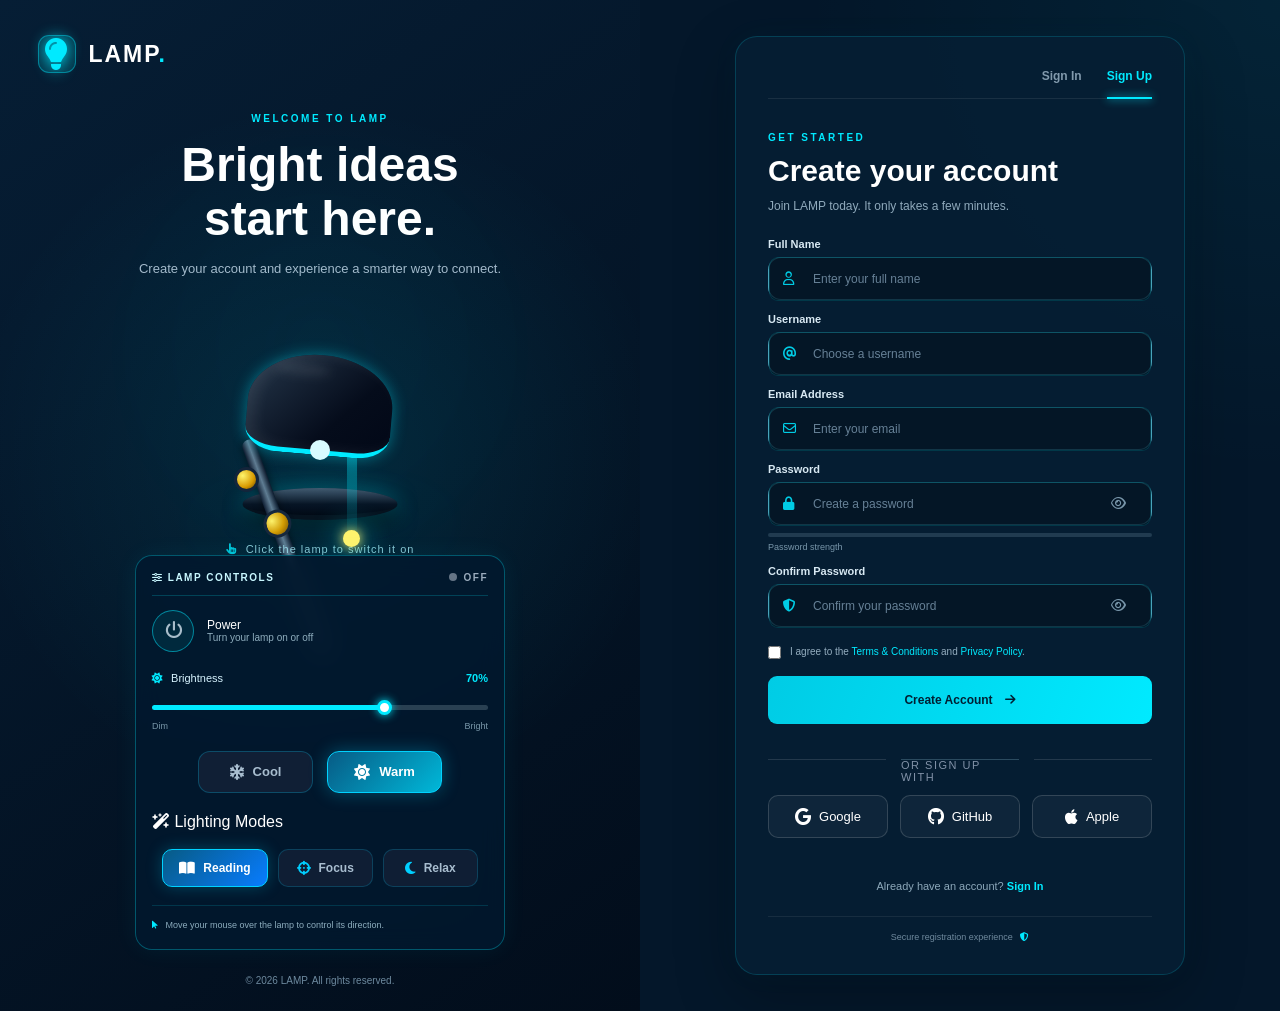
==== signup.html @ b9b57c9d "Initial commit" ====
<!DOCTYPE html>
<html lang="en">
<head>
    <meta charset="UTF-8">
    <meta name="viewport" content="width=device-width, initial-scale=1.0">

    <title>Create Account | LAMP</title>

    <!-- Font Awesome -->
    <link rel="stylesheet"
        href="https://cdnjs.cloudflare.com/ajax/libs/font-awesome/6.5.2/css/all.min.css">

    <!-- Existing lamp styles -->
    <link rel="stylesheet" href="login.css">

    <!-- Signup styles -->
    <link rel="stylesheet" href="signup.css">
</head>

<body>

    <main class="signup-page">

        <!-- LEFT SIDE: INTERACTIVE LAMP -->
        <section class="signup-visual">

            <div class="brand">
                <div class="brand-icon">
                    <i class="fa-solid fa-lightbulb"></i>
                </div>
                <span>LAMP<span class="brand-dot">.</span></span>
            </div>

            <div class="visual-heading">
                <span class="eyebrow">WELCOME TO LAMP</span>
                <h1>Bright ideas<br>start here.</h1>
                <p>Create your account and experience a smarter way to connect.</p>
            </div>

            <!-- LAMP SCENE -->
            <div class="lamp-scene" id="lampScene">

                <div class="lamp-glow"></div>
                <div class="light-beam"></div>
                <div class="hanging-light"></div>

                <div class="lamp">

                    <div
                        class="lamp-shade"
                        id="lampSwitch"
                        role="button"
                        tabindex="0"
                        aria-label="Switch lamp on"
                        aria-pressed="false">
                        <div class="shade-highlight"></div>
                    </div>

                    <div class="lamp-bulb"></div>
                    <div class="lamp-neck">
                        <div class="lamp-joint"></div>
                    </div>

                    <div class="base-joint"></div>
                    <div class="lamp-base"></div>

                </div>

                <div class="floor-glow"></div>

                <div class="lamp-instruction" id="lampInstruction">
                    <i class="fa-solid fa-hand-pointer"></i>
                    Click the lamp to switch it on
                </div>

            </div>

            <!-- LAMP CONTROLS -->
            <div class="lamp-controls">

                <div class="lamp-control-header">
                    <span><i class="fa-solid fa-sliders"></i> LAMP CONTROLS</span>

                    <span id="lampStatus" class="lamp-status">
                        <span class="status-dot"></span>
                        OFF
                    </span>
                </div>

                <div class="power-control">
                    <button type="button" id="lampPower"
                        class="power-button"
                        aria-label="Switch lamp on or off"
                        aria-pressed="false">
                        <i class="fa-solid fa-power-off"></i>
                    </button>

                    <div>
                        <h4>Power</h4>
                        <p>Turn your lamp on or off</p>
                    </div>
                </div>

                <div class="brightness-control">
                    <div class="brightness-heading">
                        <label for="brightnessSlider">
                            <i class="fa-solid fa-sun"></i> Brightness
                        </label>

                        <span id="brightnessValue">70%</span>
                    </div>

                    <input type="range"
                        id="brightnessSlider"
                        min="0" max="100" value="70">

                    <div class="brightness-labels">
                        <span>Dim</span>
                        <span>Bright</span>
                    </div>
                </div>

             <!-- TEMPERATURE CONTROLS -->
<div class="temperature-controls">

    <button
        type="button"
        class="temperature-btn temperature-cool"
        data-temperature="cool">

        <i class="fas fa-snowflake"></i>
        Cool
    </button>

    <button
        type="button"
        class="temperature-btn temperature-warm active"
        data-temperature="warm">

        <i class="fas fa-sun"></i>
        Warm
    </button>

</div>

<!-- LIGHTING MODES -->
<div class="preset-control">

    <div class="control-title">
        <i class="fa-solid fa-wand-magic-sparkles"></i>
        Lighting Modes
    </div>

    <div class="preset-controls">

        <button
            type="button"
            class="preset-btn active"
            data-preset="reading">

            <i class="fas fa-book-open"></i>
            Reading
        </button>

        <button
            type="button"
            class="preset-btn"
            data-preset="focus">

            <i class="fas fa-crosshairs"></i>
            Focus
        </button>

        <button
            type="button"
            class="preset-btn"
            data-preset="relax">

            <i class="fas fa-moon"></i>
            Relax
        </button>

    </div>

</div>

<!-- LAMP TIP -->
<p class="lamp-tip">
    <i class="fa-solid fa-mouse-pointer"></i>
    Move your mouse over the lamp to control its direction.
</p>

</div>
            <div class="visual-footer">
                © 2026 LAMP. All rights reserved.
            </div>

        </section>


        <!-- RIGHT SIDE: SIGNUP FORM -->
        <section class="signup-content">

            <div class="signup-card">

                <div class="mobile-brand">
                    <i class="fa-solid fa-lightbulb"></i> LAMP.
                </div>

                <!-- Navigation -->
                <div class="auth-navigation">
                    <a href="login.html">Sign In</a>
                    <a href="signup.html" class="active">Sign Up</a>
                </div>

                <div class="signup-heading">
                    <span class="eyebrow">GET STARTED</span>

                    <h2>Create your account</h2>

                    <p>
                        Join LAMP today. It only takes a few minutes.
                    </p>
                </div>


                <!-- SIGNUP FORM -->
                <form id="signupForm">

                    <!-- FULL NAME -->
                    <div class="form-group">
                        <label for="fullName">Full Name</label>

                        <div class="input-wrapper">
                            <i class="fa-regular fa-user"></i>

                            <input
                                type="text"
                                id="fullName"
                                placeholder="Enter your full name"
                                autocomplete="name"
                                required>
                        </div>
                    </div>


                    <!-- USERNAME -->
                    <div class="form-group">
                        <label for="username">Username</label>

                        <div class="input-wrapper">
                            <i class="fa-solid fa-at"></i>

                            <input
                                type="text"
                                id="username"
                                placeholder="Choose a username"
                                autocomplete="username"
                                minlength="3"
                                required>
                        </div>
                    </div>


                    <!-- EMAIL -->
                    <div class="form-group">
                        <label for="signupEmail">Email Address</label>

                        <div class="input-wrapper">
                            <i class="fa-regular fa-envelope"></i>

                            <input
                                type="email"
                                id="signupEmail"
                                placeholder="Enter your email"
                                autocomplete="email"
                                required>
                        </div>
                    </div>


                    <!-- PASSWORD -->
                    <div class="form-group">
                        <label for="signupPassword">Password</label>

                        <div class="input-wrapper">
                            <i class="fa-solid fa-lock"></i>

                            <input
                                type="password"
                                id="signupPassword"
                                placeholder="Create a password"
                                autocomplete="new-password"
                                required>

                            <button type="button"
                                class="password-toggle"
                                id="toggleSignupPassword"
                                aria-label="Show password">
                                <i class="fa-regular fa-eye"></i>
                            </button>
                        </div>

                        <!-- PASSWORD STRENGTH -->
                        <div class="password-strength">

                            <div class="strength-track">
                                <span id="strengthBar"></span>
                            </div>

                            <span id="strengthText">
                                Password strength
                            </span>

                        </div>

                    </div>


                    <!-- CONFIRM PASSWORD -->
                    <div class="form-group">
                        <label for="confirmPassword">
                            Confirm Password
                        </label>

                        <div class="input-wrapper">
                            <i class="fa-solid fa-shield-halved"></i>

                            <input
                                type="password"
                                id="confirmPassword"
                                placeholder="Confirm your password"
                                autocomplete="new-password"
                                required>

                            <button type="button"
                                class="password-toggle"
                                id="toggleConfirmPassword"
                                aria-label="Show password">
                                <i class="fa-regular fa-eye"></i>
                            </button>
                        </div>

                    </div>


                    <!-- TERMS -->
                    <div class="terms-group">

                        <input type="checkbox"
                            id="terms"
                            required>

                        <label for="terms">
                            I agree to the
                            <a href="#" id="termsLink">Terms & Conditions</a>
                            and
                            <a href="#" id="privacyLink">Privacy Policy</a>.
                        </label>

                    </div>


                    <!-- MESSAGE -->
                    <div id="signupMessage"
                        class="signup-message"
                        role="status"
                        aria-live="polite">
                    </div>


                    <!-- SUBMIT -->
                    <button type="submit"
                        class="signup-button"
                        id="signupButton">

                        <span>Create Account</span>

                        <i class="fa-solid fa-arrow-right"></i>

                    </button>

                    <div class="social-divider">
    <span>OR SIGN UP WITH</span>
</div>

<div class="social-signup">

    <button type="button" class="social-btn google-btn" id="googleSignup">
        <i class="fab fa-google"></i>
        <span>Google</span>
    </button>

    <button type="button" class="social-btn github-btn" id="githubSignup">
        <i class="fab fa-github"></i>
        <span>GitHub</span>
    </button>

    <button type="button" class="social-btn apple-btn" id="appleSignup">
        <i class="fab fa-apple"></i>
        <span>Apple</span>
    </button>

</div>

                </form>


                <!-- LOGIN LINK -->
                <p class="login-text">
                    Already have an account?
                    <a href="login.html">Sign In</a>
                </p>

                <div class="signup-bottom">
                    Secure registration experience
                    <i class="fa-solid fa-shield-halved"></i>
                </div>

            </div>

        </section>

    </main>


    <script src="signup.js"></script>

</body>
</html>
---- login.css ----
/* =================================
   GLOBAL STYLES
================================= */

* {
    margin: 0;
    padding: 0;
    box-sizing: border-box;
}

:root {
    --cyan: #00eaff;
    --cyan-light: #54f5ff;
    --navy: #03152b;
    --card: rgba(3, 28, 52, 0.88);
    --muted: #b6d0df;
}

body {
    min-height: 100vh;
    background:
        radial-gradient(ellipse at 15% 50%, #005c70 0%, transparent 38%),
        radial-gradient(ellipse at 85% 20%, #003b63 0%, transparent 40%),
        #001326;

    font-family: 'Poppins', sans-serif;
    color: white;
    overflow-x: hidden;
}

/* =================================
   BACKGROUND EFFECTS
================================= */

body::before {
    content: "";
    position: fixed;
    inset: 0;
    pointer-events: none;

    background:
        linear-gradient(
            115deg,
            transparent 30%,
            rgba(0, 234, 255, 0.035),
            transparent 70%
        );

    z-index: -1;
}

.ambient {
    position: fixed;
    border-radius: 50%;
    filter: blur(100px);
    pointer-events: none;
    z-index: -1;
}

.ambient-one {
    width: 300px;
    height: 300px;
    background: #00bcd4;
    opacity: 0.18;
    top: 10%;
    left: -150px;
}

.ambient-two {
    width: 350px;
    height: 350px;
    background: #0066ff;
    opacity: 0.15;
    bottom: -150px;
    right: -100px;
}

/* =================================
   PAGE CONTAINER
================================= */

.page-container {
    width: 100%;
    max-width: 1200px;
    min-height: 100vh;
    margin: auto;
    padding: 18px 35px;

    display: flex;
    flex-direction: column;
}

/* =================================
   HEADER
================================= */

.top-header {
    width: fit-content;
    min-width: 440px;
    margin: 0 auto 25px;
    padding: 8px 24px;

    display: flex;
    align-items: center;
    gap: 18px;

    border: 1.5px solid var(--cyan);
    border-radius: 23px;

    background: rgba(0, 17, 38, 0.8);

    box-shadow:
        0 0 12px rgba(0, 234, 255, 0.4),
        inset 0 0 15px rgba(0, 234, 255, 0.08);
}

.brand-icon {
    width: 65px;
    height: 55px;

    display: flex;
    justify-content: center;
    align-items: center;

    font-size: 32px;
    color: white;
    text-shadow: 0 0 15px var(--cyan);
}

.brand-divider {
    height: 55px;
    width: 2px;
    background: rgba(255,255,255,0.8);
}

.brand-title h1 {
    font-size: 26px;
    font-weight: 600;
    line-height: 1.2;
}

.brand-title h2 {
    font-size: 24px;
    font-weight: 700;
    color: var(--cyan);
    line-height: 1.2;
}

/* =================================
   MAIN CONTENT
================================= */

.main-content {
    flex: 1;

    display: grid;
    grid-template-columns: 1fr 1fr;

    align-items: center;
    gap: 45px;

    padding: 10px 15px;
}

/* =================================
   LAMP SECTION
================================= */

.lamp-section {
    display: flex;
    flex-direction: column;
    align-items: center;
    justify-content: center;
}

.lamp-scene {
    width: 100%;
    max-width: 460px;
    height: 450px;

    position: relative;

    display: flex;
    align-items: flex-end;
    justify-content: center;
}

/* Lamp glow */

.lamp-glow {
    position: absolute;
    width: 300px;
    height: 320px;

    bottom: 45px;

    background: rgba(0, 234, 255, 0.18);
    filter: blur(75px);

    border-radius: 50%;

    animation: lampGlow 3s infinite alternate;
}

@keyframes lampGlow {
    from {
        opacity: 0.4;
        transform: scale(0.8);
    }

    to {
        opacity: 1;
        transform: scale(1.15);
    }
}

/* Lamp shade */

.lamp-shade {
    position: absolute;

    width: 145px;
    height: 100px;

    top: 60px;
    left: 50%;

    transform: translateX(-50%) rotate(5deg);

    background: linear-gradient(
        135deg,
        #26384c,
        #050c1b 65%,
        #020817
    );

    border-radius: 75% 75% 35% 35%;

    border-bottom: 5px solid #00eaff;

    box-shadow:
        0 0 15px rgba(0, 234, 255, 0.4),
        inset 8px 0 15px rgba(255,255,255,0.08);

    z-index: 3;
}

.shade-highlight {
    position: absolute;
    width: 55px;
    height: 12px;
    top: 10px;
    left: 25px;

    background: rgba(255,255,255,0.08);
    border-radius: 50%;
    filter: blur(5px);
}

/* Light beam */

.light-beam {
    position: absolute;

    top: 145px;
    left: 50%;

    transform: translateX(-50%);

    width: 150px;
    height: 220px;

    background: linear-gradient(
        to bottom,
        rgba(0, 234, 255, 0.4),
        rgba(0, 234, 255, 0.03),
        transparent
    );

    clip-path: polygon(35% 0, 65% 0, 100% 100%, 0 100%);

    filter: blur(10px);

    animation: beamGlow 2s infinite alternate;
}

@keyframes beamGlow {
    from { opacity: 0.5; }
    to { opacity: 1; }
}

/* Lamp neck */

.lamp-neck {
    position: absolute;

    width: 14px;
    height: 230px;

    left: calc(50% - 80px);
    top: 145px;

    transform: rotate(-20deg);
    transform-origin: top center;

    background: linear-gradient(
        90deg,
        #101c30,
        #607c92,
        #0b1729
    );

    border-radius: 15px;

    box-shadow: 0 0 8px rgba(0,0,0,0.5);

    z-index: 2;
}

.lamp-joint {
    position: absolute;
    width: 28px;
    height: 28px;

    left: -7px;
    top: 75px;

    border-radius: 50%;

    background: radial-gradient(circle at 30% 30%, #fff26a, #d49a00 55%, #704900);

    border: 3px solid #17263b;
}

/* Lamp base connector */

.base-joint {
    position: absolute;

    width: 25px;
    height: 25px;

    bottom: 63px;
    left: calc(50% - 86px);

    border-radius: 50%;

    background: radial-gradient(circle at 30% 30%, #fff46b, #d99b00 60%, #654000);

    border: 3px solid #14243a;

    z-index: 4;
}

/* Lamp base */

.lamp-base {
    position: absolute;

    bottom: 35px;
    left: 50%;

    transform: translateX(-50%);

    width: 155px;
    height: 32px;

    background: linear-gradient(
        180deg,
        #425a70,
        #081323 60%,
        #020713
    );

    border-radius: 50%;

    border-bottom: 5px solid #07101c;

    box-shadow:
        0 10px 20px rgba(0,0,0,0.6),
        0 0 22px rgba(0, 234, 255, 0.35);
}

/* Small hanging light */

.hanging-light {
    position: absolute;
    top: 160px;
    left: 57%;

    width: 10px;
    height: 90px;

    background: linear-gradient(
        to bottom,
        rgba(0,234,255,0.4),
        transparent
    );

    z-index: 2;
}

.hanging-light::after {
    content: "";
    position: absolute;

    width: 17px;
    height: 17px;

    left: -4px;
    bottom: -2px;

    border-radius: 50%;

    background: #fff36d;

    box-shadow:
        0 0 12px #fff36d,
        0 0 30px #00eaff;
}

.floor-glow {
    position: absolute;

    bottom: 20px;

    width: 280px;
    height: 25px;

    background: #00dfff;
    opacity: 0.22;

    filter: blur(35px);
    border-radius: 50%;
}

.lamp-caption {
    color: var(--cyan);
    font-size: 11px;
    letter-spacing: 3px;
    margin-top: 5px;
    text-align: center;
}

/* =================================
   LOGIN CARD
================================= */

.login-section {
    width: 100%;
    display: flex;
    justify-content: center;
}

.login-card {
    width: 100%;
    max-width: 440px;

    padding: 24px 28px;

    border: 1.5px solid rgba(0,234,255,0.8);
    border-radius: 27px;

    background: var(--card);

    backdrop-filter: blur(18px);
    -webkit-backdrop-filter: blur(18px);

    box-shadow:
        0 0 18px rgba(0,234,255,0.25),
        inset 0 0 25px rgba(0,234,255,0.05);

    animation: cardAppear 0.8s ease;
}

@keyframes cardAppear {
    from {
        opacity: 0;
        transform: translateY(25px);
    }

    to {
        opacity: 1;
        transform: translateY(0);
    }
}

/* =================================
   WELCOME HEADING
================================= */

.welcome-heading h2 {
    font-size: 34px;
    font-weight: 600;
}

.welcome-heading p {
    font-size: 12px;
    color: var(--muted);
    margin-bottom: 20px;
}

/* =================================
   AUTH TABS
================================= */

.auth-tabs {
    display: flex;

    height: 40px;
    margin-bottom: 18px;

    border-radius: 30px;
    border: 1px solid rgba(0,234,255,0.4);

    overflow: hidden;
    background: rgba(0, 8, 24, 0.7);
}

.auth-tab {
    flex: 1;

    border: none;
    background: transparent;

    color: white;
    font-family: inherit;
    font-size: 13px;

    cursor: pointer;
    transition: 0.3s;
}

.auth-tab.active {
    background: var(--cyan);
    color: #00172a;
    font-weight: 600;

    border-radius: 30px;

    box-shadow: 0 0 15px rgba(0,234,255,0.45);
}

/* =================================
   FORM FIELDS
================================= */

.form-field {
    margin-bottom: 13px;
}

.form-field label {
    display: block;
    color: #d8eaf2;
    font-size: 12px;
    margin-bottom: 5px;
}

.password-label {
    display: flex;
    align-items: center;
    justify-content: space-between;
}

.password-label a {
    color: var(--cyan);
    text-decoration: none;
    font-size: 12px;
}

.input-wrapper {
    height: 43px;

    display: flex;
    align-items: center;

    border: 1px solid rgba(100,230,255,0.65);
    border-radius: 13px;

    background: rgba(255,255,255,0.06);

    transition: 0.3s;
}

.input-wrapper:focus-within {
    border-color: var(--cyan);

    box-shadow:
        0 0 12px rgba(0,234,255,0.35);
}

.field-icon {
    width: 45px;
    text-align: center;
    color: var(--cyan);
    font-size: 16px;
}

.input-wrapper input {
    flex: 1;
    min-width: 0;
    height: 100%;

    border: none;
    outline: none;

    background: transparent;

    color: white;
    font-family: inherit;
    font-size: 12px;
}

.input-wrapper input::placeholder {
    color: #a8c4d1;
}

.password-toggle {
    width: 42px;
    height: 100%;

    border: none;
    background: transparent;

    color: #b8d8e9;
    cursor: pointer;
}

/* =================================
   REMEMBER ME
================================= */

.remember-row {
    margin: 13px 0 16px;
}

.remember-label {
    display: flex;
    align-items: center;
    gap: 9px;

    color: #d4e6f0;
    font-size: 11px;

    cursor: pointer;
}

.remember-label input {
    accent-color: var(--cyan);
    width: 17px;
    height: 17px;
    cursor: pointer;
}

/* =================================
   LOGIN BUTTON
================================= */

.login-button {
    width: 100%;
    height: 43px;

    border: none;
    border-radius: 14px;

    background: var(--cyan);

    color: #001a2b;
    font-family: inherit;
    font-size: 14px;
    font-weight: 600;

    display: flex;
    justify-content: center;
    align-items: center;
    gap: 13px;

    cursor: pointer;

    box-shadow: 0 0 15px rgba(0,234,255,0.3);

    transition: 0.3s;
}

.login-button:hover {
    background: #65f5ff;
    box-shadow: 0 0 25px rgba(0,234,255,0.65);
    transform: translateY(-2px);
}

.login-button:disabled {
    opacity: 0.65;
    cursor: wait;
}

/* =================================
   MESSAGE
================================= */

.login-message {
    min-height: 15px;
    margin-top: 8px;
    text-align: center;
    font-size: 10px;
}

.login-message.success {
    color: #5dffb3;
}

.login-message.error {
    color: #ff718b;
}

/* =================================
   SOCIAL DIVIDER
================================= */

.social-divider {
    display: flex;
    align-items: center;
    gap: 12px;

    margin: 13px 0;
}

.social-divider span {
    flex: 1;
    height: 1px;
    background: rgba(155,211,232,0.25);
}

.social-divider p {
    font-size: 10px;
    color: #bdd4e2;
    white-space: nowrap;
}

/* =================================
   SOCIAL BUTTONS
================================= */

.social-buttons {
    display: grid;
    grid-template-columns: repeat(3, 1fr);
    gap: 10px;
}

.social-btn {
    height: 43px;

    border-radius: 13px;

    border: 1px solid rgba(100,230,255,0.2);

    background: rgba(255,255,255,0.07);

    color: white;
    font-size: 20px;

    cursor: pointer;

    transition: 0.3s;
}

.social-btn:hover {
    background: rgba(0,234,255,0.15);
    border-color: var(--cyan);
    transform: translateY(-3px);
    box-shadow: 0 0 12px rgba(0,234,255,0.25);
}

.google-icon {
    background: conic-gradient(
        from -45deg,
        #4285f4 0deg 90deg,
        #34a853 90deg 180deg,
        #fbbc05 180deg 270deg,
        #ea4335 270deg
    );

    background-clip: text;
    -webkit-background-clip: text;
    color: transparent;
}

/* =================================
   FOOTER
================================= */

.page-footer {
    width: 100%;

    display: flex;
    align-items: center;
    justify-content: center;

    gap: 15px;

    margin-top: 15px;
    padding: 12px 0;
}

.page-footer span {
    height: 1px;
    flex: 1;
    max-width: 250px;

    background: var(--cyan);
    box-shadow: 0 0 8px var(--cyan);
}

.page-footer p {
    font-size: 17px;
    font-weight: 600;
    white-space: nowrap;
}

.page-footer p span {
    color: var(--cyan);
    box-shadow: none;
}

/* =================================
   RESPONSIVE DESIGN
================================= */

@media (max-width: 850px) {

    .main-content {
        grid-template-columns: 0.8fr 1.2fr;
        gap: 20px;
        padding: 10px 0;
    }

    .lamp-scene {
        transform: scale(0.85);
    }

    .welcome-heading h2 {
        font-size: 29px;
    }

    .login-card {
        padding: 22px;
    }

}

@media (max-width: 650px) {

    .page-container {
        padding: 20px 16px;
    }

    .top-header {
        min-width: unset;
        width: 100%;
        max-width: 420px;
        padding: 10px 15px;
        gap: 12px;
        margin-bottom: 10px;
    }

    .brand-icon {
        width: 45px;
        font-size: 25px;
    }

    .brand-title h1 {
        font-size: 19px;
    }

    .brand-title h2 {
        font-size: 17px;
    }

    .main-content {
        display: flex;
        flex-direction: column;
        gap: 0;
    }

    .lamp-scene {
        height: 230px;
        max-width: 300px;
        transform: scale(0.6);
        transform-origin: center bottom;
        margin-top: -60px;
        margin-bottom: -65px;
    }

    .lamp-caption {
        display: none;
    }

    .login-card {
        max-width: 420px;
    }

    .page-footer {
        margin-top: 25px;
    }

}

@media (max-width: 380px) {

    .brand-title h1 {
        font-size: 16px;
    }

    .brand-title h2 {
        font-size: 15px;
    }

    .welcome-heading h2 {
        font-size: 27px;
    }

    .login-card {
        padding: 20px 17px;
    }

}


/* ================================
   INTERACTIVE LAMP
================================ */

/* Default OFF state */

.lamp-scene {
    cursor: default;
}

/* Make shade clickable */

.lamp-shade {
    cursor: pointer;
    transition: all 0.4s ease;

    outline: none;
}

/* Hover effect */

.lamp-shade:hover {
    transform: translateX(-50%) rotate(5deg) scale(1.04);

    box-shadow:
        0 0 20px rgba(0, 234, 255, 0.6);
}

/* Keyboard focus */

.lamp-shade:focus-visible {
    outline: 2px solid #00eaff;
    outline-offset: 5px;
}

/* Bulb */

.lamp-bulb {
    position: absolute;

    top: 145px;
    left: 50%;

    transform: translateX(-50%);

    width: 20px;
    height: 20px;

    border-radius: 50%;

    background: #344657;

    z-index: 4;

    transition: all 0.4s ease;
}

/* Default light OFF */

.light-beam {
    opacity: 0;
    transition: opacity 0.5s ease;
}

.lamp-glow {
    opacity: 0.12;
    transition: opacity 0.5s ease;
}

.floor-glow {
    opacity: 0.05;
    transition: opacity 0.5s ease;
}

/* ================================
   LAMP ON STATE
================================ */

.lamp-scene.lamp-on .lamp-bulb {

    background: #ffffff;

    box-shadow:
        0 0 10px #ffffff,
        0 0 25px #00eaff,
        0 0 55px #00eaff;

}

.lamp-scene.lamp-on .light-beam {

    opacity: 1;

    background: linear-gradient(
        to bottom,
        rgba(255, 255, 255, 0.7),
        rgba(0, 234, 255, 0.3),
        transparent
    );

}

.lamp-scene.lamp-on .lamp-glow {

    opacity: 1;

    background: rgba(0, 234, 255, 0.35);

    box-shadow: 0 0 70px rgba(0, 234, 255, 0.4);

}

.lamp-scene.lamp-on .floor-glow {

    opacity: 0.8;

    box-shadow: 0 0 40px #00eaff;

}

.lamp-scene.lamp-on .lamp-shade {

    border-bottom-color: #ffffff;

    box-shadow:
        0 0 15px #00eaff,
        0 0 35px rgba(0, 234, 255, 0.7);

}

/* ================================
   LAMP INSTRUCTION
================================ */

.lamp-instruction {

    position: absolute;

    bottom: 0;

    color: #a8eefa;

    font-size: 11px;

    letter-spacing: 1px;

    text-align: center;

    width: 100%;

    opacity: 0.8;

    transition: 0.3s;

}

.lamp-instruction i {
    margin-right: 5px;
    color: #00eaff;
}

.lamp-scene.lamp-on .lamp-instruction {
    color: #ffffff;
}


/* =====================================
   ADVANCED INTERACTIVE LAMP
===================================== */

.lamp-scene {
    --brightness: 0.7;
    --beam-opacity: 0.7;
    --beam-x: 0px;
    --beam-angle: 0deg;
    --lamp-tilt: 0deg;

    perspective: 800px;
}

/* Lamp assembly follows mouse */

.lamp {
    position: absolute;
    inset: 0;

    pointer-events: none;

    transform: rotate(var(--lamp-tilt));
    transform-origin: 50% 85%;

    transition: transform 0.2s ease-out;
}

/* Keep the shade clickable */

.lamp-shade {
    pointer-events: auto;
}

/* Dynamic light beam */

.light-beam {
    transform:
        translateX(calc(-50% + var(--beam-x)))
        rotate(var(--beam-angle));

    transform-origin: top center;

    opacity: 0;

    transition:
        opacity 0.25s ease,
        transform 0.2s ease-out,
        filter 0.25s ease;

    filter: brightness(var(--brightness));
}

/* Brightness effect */

.lamp-scene.lamp-on .light-beam {
    opacity: var(--beam-opacity);
    filter: brightness(calc(0.4 + var(--brightness)));
}

.lamp-scene.lamp-on .lamp-glow {
    opacity: var(--brightness);
    filter: blur(65px);
}

.lamp-scene.lamp-on .floor-glow {
    opacity: calc(var(--brightness) * 0.8);
}

/* Bulb brightness */

.lamp-scene.lamp-on .lamp-bulb {
    box-shadow:
        0 0 10px #ffffff,
        0 0 25px rgba(0, 234, 255, var(--brightness)),
        0 0 55px rgba(0, 234, 255, var(--brightness));

    filter: brightness(calc(0.5 + var(--brightness)));
}

/* =====================================
   LAMP CONTROL PANEL
===================================== */

.lamp-controls {
    width: 100%;
    max-width: 340px;

    margin: 15px auto 0;
    padding: 18px;

    background: rgba(2, 24, 46, 0.85);

    border: 1px solid rgba(0, 234, 255, 0.35);
    border-radius: 18px;

    box-shadow:
        0 0 15px rgba(0, 234, 255, 0.1),
        inset 0 0 15px rgba(0, 234, 255, 0.03);

    backdrop-filter: blur(12px);
}

.lamp-control-header {
    display: flex;
    justify-content: space-between;
    align-items: center;

    padding-bottom: 12px;
    margin-bottom: 14px;

    border-bottom: 1px solid rgba(0, 234, 255, 0.2);

    font-size: 10px;
    letter-spacing: 1.5px;
    font-weight: 600;

    color: #c8f7ff;
}

.lamp-status {
    display: flex;
    align-items: center;
    gap: 7px;

    font-size: 10px;
    color: #9aabbc;
}

.status-dot {
    width: 8px;
    height: 8px;

    background: #657586;
    border-radius: 50%;
}

.lamp-status.active {
    color: #00eaff;
}

.lamp-status.active .status-dot {
    background: #00eaff;

    box-shadow: 0 0 10px #00eaff;
}

/* =====================================
   POWER CONTROL
===================================== */

.power-control {
    display: flex;
    align-items: center;
    gap: 13px;

    margin-bottom: 20px;
}

.power-button {
    width: 42px;
    height: 42px;

    border-radius: 50%;

    border: 1px solid rgba(0, 234, 255, 0.5);

    background: rgba(0, 234, 255, 0.08);

    color: #a8bdca;
    font-size: 17px;

    cursor: pointer;

    transition: 0.3s;
}

.power-button:hover {
    border-color: #00eaff;
    color: #00eaff;
    transform: scale(1.08);
}

.power-button.active {
    background: #00dff5;
    color: #002033;

    box-shadow:
        0 0 12px #00dff5,
        0 0 25px rgba(0, 234, 255, 0.4);
}

.power-control h4 {
    font-size: 12px;
    font-weight: 500;
}

.power-control p {
    font-size: 10px;
    color: #8faebe;
}

/* =====================================
   BRIGHTNESS SLIDER
===================================== */

.brightness-control {
    margin-bottom: 15px;
}

.brightness-heading {
    display: flex;
    justify-content: space-between;
    align-items: center;

    margin-bottom: 12px;

    font-size: 11px;
}

.brightness-heading label {
    color: #d7f4ff;
}

.brightness-heading label i {
    color: #00eaff;
    margin-right: 5px;
}

#brightnessValue {
    color: #00eaff;
    font-weight: 600;
}

#brightnessSlider {
    width: 100%;
    height: 5px;

    appearance: none;
    -webkit-appearance: none;

    border-radius: 10px;

    background: linear-gradient(
        to right,
        #00eaff 70%,
        #294052 70%
    );

    outline: none;
    cursor: pointer;
}

#brightnessSlider::-webkit-slider-thumb {
    appearance: none;
    -webkit-appearance: none;

    width: 15px;
    height: 15px;

    border-radius: 50%;

    background: #ffffff;

    border: 3px solid #00eaff;

    box-shadow: 0 0 10px #00eaff;
}

#brightnessSlider::-moz-range-thumb {
    width: 12px;
    height: 12px;

    border-radius: 50%;

    background: #ffffff;

    border: 3px solid #00eaff;

    box-shadow: 0 0 10px #00eaff;
}

.brightness-labels {
    display: flex;
    justify-content: space-between;

    margin-top: 7px;

    color: #7897a9;
    font-size: 9px;
}

/* =====================================
   LAMP TIP
===================================== */

.lamp-tip {
    padding-top: 12px;

    border-top: 1px solid rgba(0, 234, 255, 0.15);

    font-size: 9px;
    line-height: 1.7;

    color: #8daebf;
}

.lamp-tip i {
    color: #00eaff;
    margin-right: 5px;
}

/* =====================================
   RESPONSIVE CONTROL PANEL
===================================== */

@media (max-width: 650px) {

    .lamp-controls {
        max-width: 420px;
        margin-top: 20px;
    }

}
---- signup.css ----
/* =========================================
   LAMP SIGNUP PAGE
========================================= */

* {
    box-sizing: border-box;
}

.signup-page {
    min-height: 100vh;
    width: 100%;
    display: grid;
    grid-template-columns: 1fr 1fr;

    background: #031426;
    color: #ffffff;

    font-family: 'Segoe UI', sans-serif;
}

/* =========================================
   LEFT VISUAL SECTION
========================================= */

.signup-visual {
    position: relative;
    min-height: 100vh;

    padding: 35px 6% 25px;

    display: flex;
    flex-direction: column;
    align-items: center;

    overflow: hidden;

    background:
        radial-gradient(
            circle at 50% 45%,
            rgba(0, 234, 255, 0.09),
            transparent 55%
        ),
        linear-gradient(145deg, #061e35, #020d1b);
}

/* BRAND */

.brand {
    width: 100%;
    display: flex;
    align-items: center;
    gap: 12px;

    font-size: 23px;
    font-weight: 800;
    letter-spacing: 2px;
}

.brand-icon {
    width: 38px;
    height: 38px;

    display: grid;
    place-items: center;

    background: rgba(0, 234, 255, 0.12);
    border: 1px solid rgba(0, 234, 255, 0.4);

    border-radius: 11px;
    color: #00eaff;
}

.brand-dot {
    color: #00eaff;
}

.visual-heading {
    width: 100%;
    max-width: 430px;
    margin-top: 35px;
    text-align: center;
}

.eyebrow {
    color: #00eaff;
    font-size: 10px;
    font-weight: 700;
    letter-spacing: 2.5px;
}

.visual-heading h1 {
    font-size: clamp(32px, 4vw, 48px);
    line-height: 1.12;
    margin: 12px 0;
    font-weight: 750;
}

.visual-heading p {
    color: #a5bacb;
    font-size: 13px;
    line-height: 1.7;
}

/* LAMP SCENE */

.signup-visual .lamp-scene {
    position: relative;

    width: 100%;
    max-width: 390px;

    height: 260px;
    flex-shrink: 0;

    margin-top: 15px;
}

/* LAMP CONTROLS */

.signup-visual .lamp-controls {
    position: relative;
    z-index: 5;

    width: 100%;
    max-width: 370px;

    margin: 0 auto;
    padding: 16px;

    background: rgba(2, 24, 46, 0.88);

    border: 1px solid rgba(0, 234, 255, 0.3);
    border-radius: 17px;

    box-shadow: 0 0 25px rgba(0, 234, 255, 0.06);
}

.signup-visual .lamp-controls button {
    font-family: inherit;
}

.visual-footer {
    margin-top: auto;
    padding-top: 25px;

    font-size: 10px;
    color: #6d899e;
}

/* =========================================
   RIGHT SIGNUP SECTION
========================================= */

.signup-content {
    min-height: 100vh;

    display: flex;
    align-items: center;
    justify-content: center;

    padding: 35px 7%;

    background:
        radial-gradient(
            circle at 100% 0%,
            rgba(0, 234, 255, 0.06),
            transparent 40%
        ),
        #04172a;
}

.signup-card {
    width: 100%;
    max-width: 450px;

    padding: 32px;

    background: rgba(7, 31, 52, 0.85);

    border: 1px solid rgba(0, 234, 255, 0.17);

    border-radius: 22px;

    box-shadow:
        0 20px 60px rgba(0, 0, 0, 0.25),
        0 0 30px rgba(0, 234, 255, 0.035);

    animation: signupAppear 0.7s ease;
}

@keyframes signupAppear {
    from {
        opacity: 0;
        transform: translateY(20px);
    }

    to {
        opacity: 1;
        transform: translateY(0);
    }
}

/* MOBILE BRAND */

.mobile-brand {
    display: none;
}

/* =========================================
   AUTH NAVIGATION
========================================= */

.auth-navigation {
    display: flex;
    justify-content: flex-end;
    gap: 25px;

    border-bottom: 1px solid rgba(255, 255, 255, 0.08);

    padding-bottom: 15px;
    margin-bottom: 28px;
}

.auth-navigation a {
    text-decoration: none;
    font-size: 12px;
    font-weight: 600;

    color: #829aad;

    transition: 0.3s;
}

.auth-navigation a:hover,
.auth-navigation a.active {
    color: #00eaff;
}

.auth-navigation a.active {
    position: relative;
}

.auth-navigation a.active::after {
    content: "";

    position: absolute;
    left: 0;
    bottom: -16px;

    width: 100%;
    height: 2px;

    background: #00eaff;
    box-shadow: 0 0 8px #00eaff;
}

/* =========================================
   SIGNUP HEADING
========================================= */

.signup-heading {
    margin-bottom: 22px;
}

.signup-heading h2 {
    margin: 9px 0;

    font-size: clamp(24px, 3vw, 30px);
    font-weight: 700;
}

.signup-heading p {
    font-size: 12px;
    line-height: 1.6;
    color: #8fa9bb;
}

/* =========================================
   FORM FIELDS
========================================= */

#signupForm {
    display: flex;
    flex-direction: column;
    gap: 13px;
}

.form-group label {
    display: block;

    margin-bottom: 7px;

    font-size: 11px;
    font-weight: 600;

    color: #d8e9f3;
}

.input-wrapper {
    position: relative;
    display: flex;
    align-items: center;
}

.input-wrapper > i:first-child {
    position: absolute;
    left: 14px;

    color: #00cce5;
    font-size: 13px;

    pointer-events: none;
}

.input-wrapper input {
    width: 100%;
    height: 44px;

    padding: 0 43px;

    color: #ffffff;
    font-size: 12px;

    background: rgba(1, 17, 31, 0.75);

    border: 1px solid rgba(0, 234, 255, 0.17);
    border-radius: 9px;

    outline: none;

    transition: 0.3s;
}

.input-wrapper input::placeholder {
    color: #668096;
}

.input-wrapper input:focus {
    border-color: #00eaff;

    box-shadow:
        0 0 0 3px rgba(0, 234, 255, 0.08),
        0 0 15px rgba(0, 234, 255, 0.08);
}

/* PASSWORD TOGGLE */

.password-toggle {
    position: absolute;
    right: 12px;

    background: none;
    border: none;

    color: #7896aa;
    cursor: pointer;

    padding: 5px;
}

.password-toggle:hover {
    color: #00eaff;
}

/* =========================================
   PASSWORD STRENGTH
========================================= */

.password-strength {
    margin-top: 8px;
}

.strength-track {
    width: 100%;
    height: 4px;

    border-radius: 10px;

    background: #213b50;
    overflow: hidden;
}

#strengthBar {
    display: block;
    width: 0%;
    height: 100%;

    border-radius: 10px;

    background: #e34d5b;

    transition: width 0.3s, background 0.3s;
}

#strengthText {
    display: block;
    margin-top: 5px;

    font-size: 9px;
    color: #7896aa;
}

/* =========================================
   TERMS AND CONDITIONS
========================================= */

.terms-group {
    display: flex;
    align-items: flex-start;
    gap: 9px;

    margin-top: 3px;
}

.terms-group input {
    accent-color: #00dff5;
    margin-top: 3px;
    cursor: pointer;
}

.terms-group label {
    font-size: 10px;
    line-height: 1.7;
    color: #94adbf;
}

.terms-group a {
    color: #00eaff;
    text-decoration: none;
}

.terms-group a:hover {
    text-decoration: underline;
}

/* =========================================
   SIGNUP MESSAGE
========================================= */

.signup-message {
    display: none;

    padding: 10px 12px;

    border-radius: 8px;

    font-size: 11px;
    line-height: 1.5;
}

.signup-message.error {
    display: block;

    background: rgba(255, 70, 90, 0.1);
    color: #ff8b98;

    border: 1px solid rgba(255, 70, 90, 0.25);
}

.signup-message.success {
    display: block;

    background: rgba(0, 234, 170, 0.1);
    color: #68f4c6;

    border: 1px solid rgba(0, 234, 170, 0.25);
}

/* =========================================
   CREATE ACCOUNT BUTTON
========================================= */

.signup-button {
    width: 100%;
    height: 48px;

    margin-top: 3px;

    display: flex;
    align-items: center;
    justify-content: center;
    gap: 12px;

    border: none;
    border-radius: 9px;

    background: linear-gradient(
        110deg,
        #00cce5,
        #00eaff
    );

    color: #002033;

    font-size: 12px;
    font-weight: 800;

    cursor: pointer;

    transition: 0.3s;
}

.signup-button:hover {
    transform: translateY(-2px);

    box-shadow:
        0 8px 25px rgba(0, 234, 255, 0.25);
}

.signup-button:disabled {
    opacity: 0.65;
    cursor: not-allowed;
    transform: none;
}

/* =========================================
   SIGN IN LINK
========================================= */

.login-text {
    text-align: center;

    margin-top: 22px;

    font-size: 11px;
    color: #8da8ba;
}

.login-text a {
    color: #00eaff;
    font-weight: 700;
    text-decoration: none;
}

.login-text a:hover {
    text-decoration: underline;
}

.signup-bottom {
    margin-top: 24px;
    padding-top: 15px;

    border-top: 1px solid rgba(255, 255, 255, 0.07);

    text-align: center;

    font-size: 9px;
    color: #6f899d;
}

.signup-bottom i {
    margin-left: 5px;
    color: #00eaff;
}

/* =========================================
   RESPONSIVE DESIGN
========================================= */

@media (max-width: 1050px) {

    .signup-page {
        grid-template-columns: 0.9fr 1.1fr;
    }

    .signup-card {
        padding: 25px;
    }

    .signup-visual {
        padding-left: 4%;
        padding-right: 4%;
    }

}

@media (max-width: 800px) {

    .signup-page {
        grid-template-columns: 1fr;
    }

    .signup-visual {
        min-height: auto;
        padding: 25px 20px 35px;
    }

    .signup-visual .lamp-scene {
        height: 230px;
    }

    .signup-visual .lamp-controls {
        max-width: 430px;
    }

    .visual-heading {
        margin-top: 30px;
    }

    .visual-footer {
        margin-top: 25px;
    }

    .signup-content {
        min-height: auto;
        padding: 30px 18px 50px;
    }

    .signup-card {
        max-width: 500px;
    }

}

@media (max-width: 480px) {

    .signup-card {
        padding: 22px 17px;
        border-radius: 16px;
    }

    .auth-navigation {
        justify-content: center;
    }

    .signup-heading h2 {
        font-size: 25px;
    }

    .signup-visual .lamp-controls {
        padding: 13px;
    }

    .preset-options {
        gap: 5px;
    }

    .preset-btn,
    .temperature-btn {
        font-size: 9px;
        padding: 9px 3px;
    }

}
/* SOCIAL SIGNUP OPTIONS */
.social-divider {
    display: flex;
    align-items: center;
    gap: 15px;
    margin: 22px 0;
    color: #8292a8;
    font-size: 11px;
    letter-spacing: 1.5px;
}

.social-divider::before,
.social-divider::after {
    content: "";
    flex: 1;
    height: 1px;
    background: rgba(255, 255, 255, 0.12);
}

.social-signup {
    display: grid;
    grid-template-columns: repeat(3, 1fr);
    gap: 12px;
    margin-bottom: 20px;
}

.social-btn {
    display: flex;
    align-items: center;
    justify-content: center;
    gap: 8px;
    padding: 13px 8px;
    border: 1px solid rgba(255, 255, 255, 0.15);
    border-radius: 10px;
    background: rgba(255, 255, 255, 0.04);
    color: #fff;
    font-size: 13px;
    cursor: pointer;
    transition: 0.3s ease;
}

.social-btn i {
    font-size: 17px;
}

.social-btn:hover {
    background: rgba(0, 210, 255, 0.12);
    border-color: #00d2ff;
    transform: translateY(-3px);
}

.google-btn:hover {
    color: #4285F4;
}

.github-btn:hover {
    color: #c5c5c5;
}

.apple-btn:hover {
    color: #ffffff;
}

@media (max-width: 480px) {
    .social-signup {
        grid-template-columns: 1fr;
    }
}


/* =====================================
   LAMP TEMPERATURE BUTTONS
===================================== */

.temperature-controls {
    display: flex;
    justify-content: center;
    align-items: center;
    gap: 14px;
    width: 100%;
    margin: 20px auto;
}

.temperature-btn {
    display: flex;
    align-items: center;
    justify-content: center;
    gap: 9px;
    min-width: 115px;
    padding: 12px 20px;
    border: 1px solid rgba(0, 210, 255, 0.25);
    border-radius: 12px;
    background: #101f35;
    color: #a8bdcf;
    font-family: inherit;
    font-size: 13px;
    font-weight: 600;
    cursor: pointer;
    transition: all 0.3s ease;
}

.temperature-btn i {
    font-size: 16px;
}

/* Cool - Blue */
.temperature-cool.active,
.temperature-cool:hover {
    color: #ffffff;
    background: linear-gradient(135deg, #087cff, #00cfff);
    border-color: #00cfff;
    box-shadow: 0 0 18px rgba(0, 207, 255, 0.3);
}

/* Warm - Neon Cyan */
.temperature-warm.active,
.temperature-warm:hover {
    color: #ffffff;
    background: linear-gradient(135deg, #075b85, #00b8d9);
    border-color: #00d2ff;
    box-shadow: 0 0 18px rgba(0, 210, 255, 0.3);
}

.temperature-btn:hover {
    transform: translateY(-3px);
}

.temperature-btn:active {
    transform: scale(0.96);
}


/* =====================================
   LIGHTING MODE / PRESET BUTTONS
===================================== */

.preset-controls,
.lighting-modes,
.preset-buttons {
    display: flex;
    justify-content: center;
    align-items: center;
    flex-wrap: wrap;
    gap: 10px;
    width: 100%;
    margin: 18px auto;
}

.preset-btn {
    display: flex;
    align-items: center;
    justify-content: center;
    gap: 8px;
    padding: 11px 16px;
    min-width: 95px;
    border: 1px solid rgba(0, 210, 255, 0.2);
    border-radius: 10px;
    background: rgba(16, 31, 53, 0.95);
    color: #a8bdcf;
    font-family: inherit;
    font-size: 12px;
    font-weight: 600;
    cursor: pointer;
    transition: all 0.3s ease;
}

.preset-btn i {
    font-size: 14px;
    color: #00cfff;
}

.preset-btn:hover {
    color: #ffffff;
    background: rgba(0, 190, 255, 0.12);
    border-color: #00cfff;
    box-shadow: 0 0 14px rgba(0, 207, 255, 0.18);
    transform: translateY(-3px);
}

.preset-btn.active {
    color: #ffffff;
    background: linear-gradient(
        135deg,
        #075b85,
        #087cff
    );
    border-color: #00d2ff;
    box-shadow: 0 0 16px rgba(0, 210, 255, 0.25);
}

.preset-btn.active i {
    color: #ffffff;
}

.preset-btn:active {
    transform: scale(0.96);
}

/* Responsive controls */
@media (max-width: 480px) {
    .temperature-controls {
        gap: 8px;
    }

    .temperature-btn {
        min-width: 0;
        flex: 1;
        padding: 11px 10px;
    }

    .preset-controls,
    .lighting-modes,
    .preset-buttons {
        gap: 7px;
    }

    .preset-btn {
        min-width: 0;
        flex: 1;
        padding: 10px 8px;
        font-size: 11px;
    }
}

/* =====================================
   ACTUAL LAMP TEMPERATURE EFFECTS
===================================== */

/* COOL LIGHT */
.lamp-scene.temperature-cool .lamp-bulb {
    background: #e8faff;
}

.lamp-scene.lamp-on.temperature-cool .lamp-bulb {
    box-shadow:
        0 0 12px #ffffff,
        0 0 28px #168bff,
        0 0 60px rgba(0, 140, 255, 0.9);
}

.lamp-scene.lamp-on.temperature-cool .light-beam {
    background: linear-gradient(
        to bottom,
        rgba(80, 180, 255, 0.65),
        rgba(0, 120, 255, 0.25),
        transparent
    );
}

.lamp-scene.lamp-on.temperature-cool .lamp-glow {
    background: rgba(0, 125, 255, 0.35);
}

.lamp-scene.lamp-on.temperature-cool .floor-glow {
    background: #168bff;
}


/* WARM LIGHT - CYAN/TEAL PALETTE */
.lamp-scene.temperature-warm .lamp-bulb {
    background: #d9fbff;
}

.lamp-scene.lamp-on.temperature-warm .lamp-bulb {
    box-shadow:
        0 0 12px #ffffff,
        0 0 28px #00d8e9,
        0 0 60px rgba(0, 220, 235, 0.9);
}

.lamp-scene.lamp-on.temperature-warm .light-beam {
    background: linear-gradient(
        to bottom,
        rgba(0, 245, 255, 0.65),
        rgba(0, 180, 210, 0.25),
        transparent
    );
}

.lamp-scene.lamp-on.temperature-warm .lamp-glow {
    background: rgba(0, 220, 235, 0.35);
}

.lamp-scene.lamp-on.temperature-warm .floor-glow {
    background: #00d8e9;
}

/* Smooth transitions */
.lamp-bulb,
.lamp-glow,
.light-beam,
.floor-glow {
    transition:
        background 0.4s ease,
        box-shadow 0.4s ease,
        filter 0.4s ease;
}
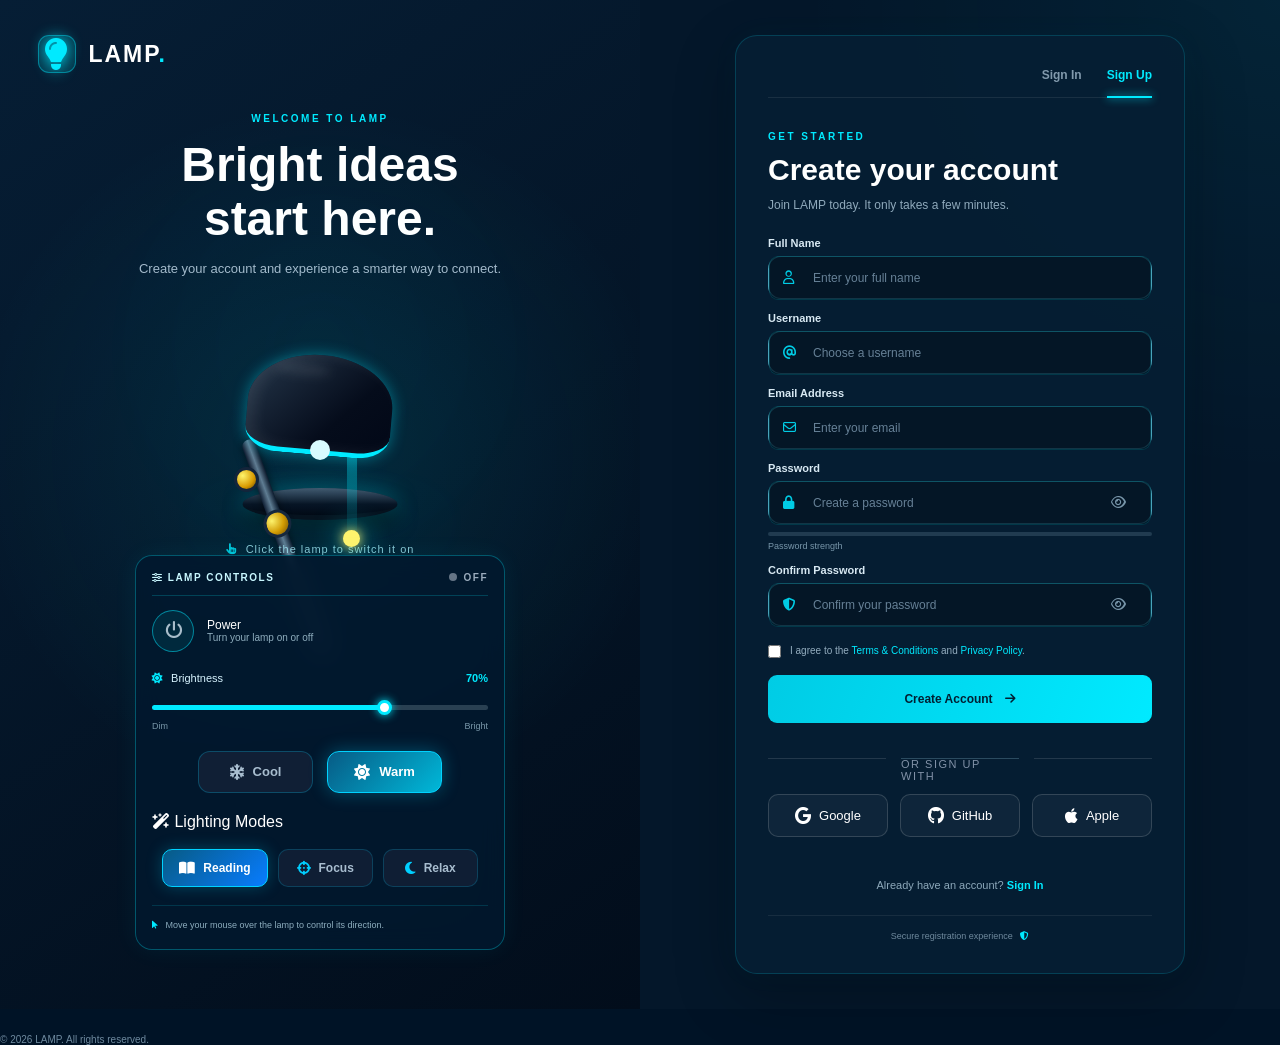
==== commit 667e228a: "update login link in signup" ====
--- a/signup.html
+++ b/signup.html
@@ -192,9 +192,7 @@
 </p>
 
 </div>
-            <div class="visual-footer">
-                © 2026 LAMP. All rights reserved.
-            </div>
+           
 
         </section>
 
@@ -210,7 +208,7 @@
 
                 <!-- Navigation -->
                 <div class="auth-navigation">
-                    <a href="login.html">Sign In</a>
+                    <a href="index.html">Sign In</a>
                     <a href="signup.html" class="active">Sign Up</a>
                 </div>
 
@@ -410,7 +408,7 @@
                 <!-- LOGIN LINK -->
                 <p class="login-text">
                     Already have an account?
-                    <a href="login.html">Sign In</a>
+                    <a href="index.html">Sign In</a>
                 </p>
 
                 <div class="signup-bottom">
@@ -423,6 +421,11 @@
         </section>
 
     </main>
+    <footer>
+         <div class="visual-footer">
+                © 2026 LAMP. All rights reserved.
+            </div>
+    </footer>
 
 
     <script src="signup.js"></script>
